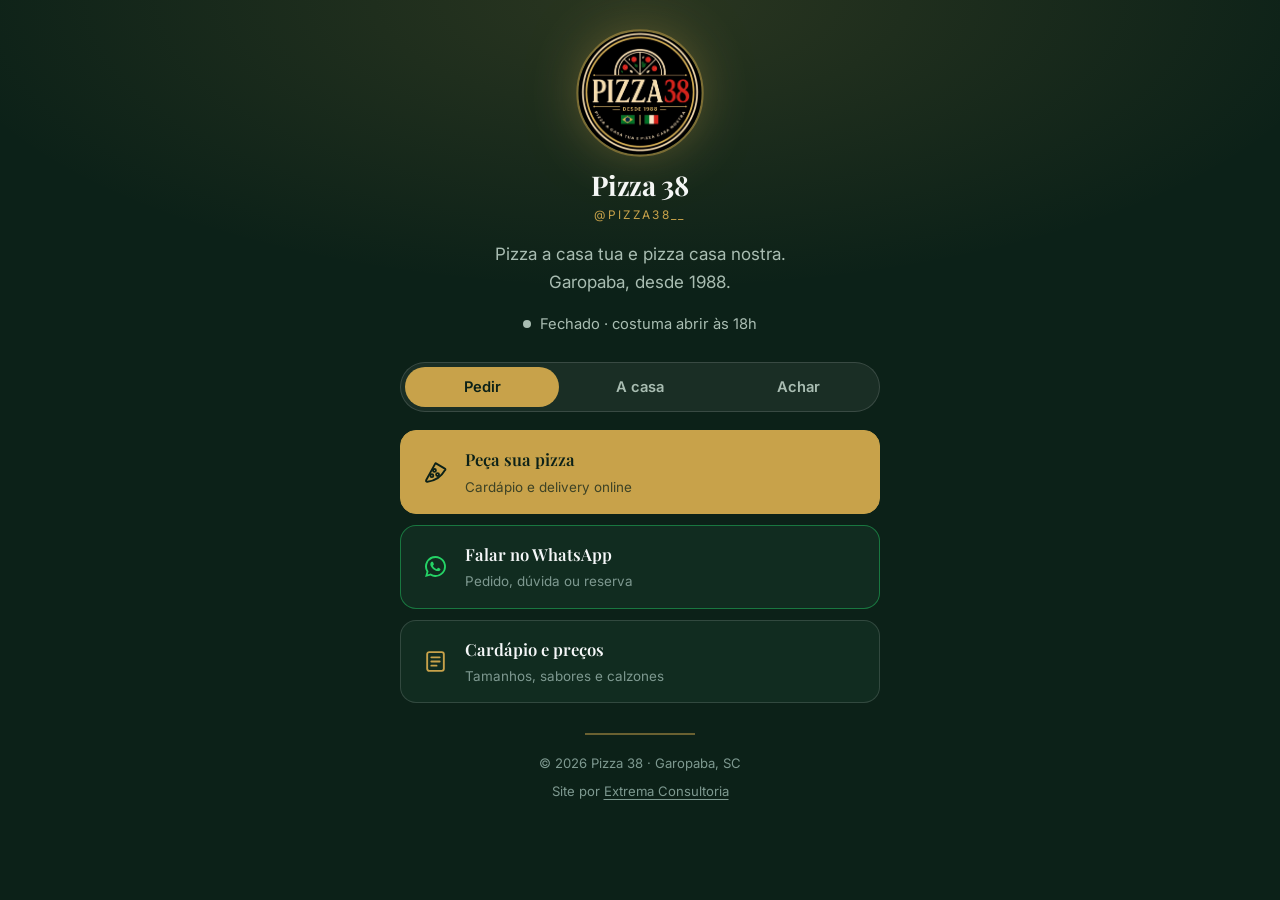
==== links/index.html @ 3679f246 "Site da Pizza 38: cinco páginas e o link da bio Fase 1 da revolução digital da casa — presença digit" ====
<!doctype html>
<html lang="pt-BR">
<head>
<meta charset="utf-8">
<meta name="viewport" content="width=device-width, initial-scale=1">
<title>Pizza 38 — todos os links</title>
<meta name="description" content="Peça sua pizza, fale no WhatsApp, veja o cardápio e encontre a Pizza 38 em Garopaba.">
<!--
  `noindex` de propósito: esta página não compete com o site no Google.
  Ela existe para uma coisa só — ser o link da bio do @pizza38__.
-->
<meta name="robots" content="noindex, follow">
<link rel="canonical" href="https://www.pizza38garopaba.com.br/links/">
<meta property="og:type" content="website">
<meta property="og:site_name" content="Pizza 38">
<meta property="og:locale" content="pt_BR">
<meta property="og:title" content="Pizza 38 — todos os links">
<meta property="og:description" content="Peça sua pizza, fale no WhatsApp, veja o cardápio e encontre a Pizza 38 em Garopaba.">
<meta property="og:url" content="https://www.pizza38garopaba.com.br/links/">
<meta property="og:image" content="https://www.pizza38garopaba.com.br/assets/og-image-1200x630.png">
<meta name="twitter:card" content="summary_large_image">
<meta name="theme-color" content="#0C2118">
<link rel="icon" href="../assets/favicon-32.png" sizes="32x32">
<link rel="apple-touch-icon" href="../assets/favicon-180.png">
<link rel="preconnect" href="https://fonts.googleapis.com">
<link rel="preconnect" href="https://fonts.gstatic.com" crossorigin>
<link rel="stylesheet" href="https://fonts.googleapis.com/css2?family=Playfair+Display:wght@500;600;700&family=Inter:wght@400;500;600;700&display=swap">
<link rel="stylesheet" href="../assets/styles.css">

<style>
  /*
    A folha do site já traz os tokens da casa. Aqui fica só o que é
    exclusivo desta página — coluna única de celular, que não reaparece
    em lugar nenhum do site.
  */
  body.bio {
    min-height: 100svh;
    display: flex; flex-direction: column; align-items: center;
    padding: 34px 20px 40px;
    background:
      radial-gradient(80% 46% at 50% 0%, rgb(200 162 74 / .16), transparent 70%),
      var(--verde);
  }
  .coluna { width: 100%; max-width: 480px; display: flex; flex-direction: column; align-items: center; }

  .bio__marca {
    width: 118px; height: 118px; border-radius: 50%; object-fit: cover;
    transform: scale(1.08);
    border: 2px solid rgb(200 162 74 / .55);
    box-shadow: 0 0 60px -18px rgb(200 162 74 / .8);
  }
  .bio h1 { font-size: 1.7rem; margin-top: 18px; }
  .bio__arroba {
    margin-top: 6px; font-size: .74rem; letter-spacing: .2em; text-transform: uppercase;
    color: var(--ouro); text-decoration: none;
  }
  .bio__frase { text-align: center; margin-top: 14px; max-width: 30ch; color: var(--cinza); }
  .bio .agora { margin-top: 16px; }

  /* abas */
  .abas {
    display: flex; gap: 4px; margin-top: 26px; width: 100%;
    background: rgb(246 248 249 / .06); border: 1px solid var(--linha);
    border-radius: 999px; padding: 4px;
  }
  .abas button {
    flex: 1; appearance: none; border: 0; cursor: pointer;
    background: transparent; color: var(--cinza);
    font: 600 .92rem var(--fonte-corpo); padding: 11px 6px; border-radius: 999px;
    transition: background .2s, color .2s;
  }
  .abas button:hover { color: var(--creme); }
  .abas button[aria-selected="true"] { background: var(--ouro); color: var(--verde); }

  .lista { width: 100%; display: flex; flex-direction: column; gap: 11px; margin-top: 18px; }

  .lk {
    display: flex; align-items: center; gap: 14px; width: 100%;
    background: var(--verde-2); border: 1.5px solid var(--linha);
    border-radius: var(--radius-md); padding: 15px 18px;
    text-decoration: none; color: var(--creme);
    transition: transform .12s ease-out, border-color .2s;
  }
  .lk:hover { border-color: rgb(200 162 74 / .6); }
  .lk:active { transform: scale(.985); }
  .lk .ico { flex: none; width: 32px; height: 32px; display: flex; align-items: center; justify-content: center; color: var(--ouro); }
  .lk .ico svg { width: 25px; height: 25px; }
  .lk b { display: block; font-family: var(--fonte-titulo); font-weight: 600; font-size: 1.04rem; }
  .lk small { display: block; font-size: .84rem; color: var(--cinza-2); margin-top: 2px; }

  .lk--destaque { background: var(--ouro); border-color: var(--ouro); color: var(--verde); }
  .lk--destaque .ico { color: var(--verde); }
  .lk--destaque small { color: rgb(12 33 24 / .74); }
  .lk--destaque:hover { border-color: var(--creme); }

  .lk--zap { border-color: rgb(37 211 102 / .45); }
  .lk--zap .ico { color: var(--whatsapp); }

  /*
    Link sem destino fica apagado e fora da ordem de tabulação, nunca
    clicável. É a regra do molde da Extrema: melhor desligado do que
    quebrado — quem clica num link morto não volta.
  */
  .lk[aria-disabled="true"] { opacity: .42; pointer-events: none; }

  .bio__risco { width: 110px; height: 2px; background: var(--ouro); opacity: .5; margin-top: 30px; }
  .bio__rod {
    margin-top: 18px; text-align: center; font-size: .82rem; color: var(--cinza-2);
    display: flex; flex-direction: column; gap: 6px;
  }
  .bio__rod a { color: var(--cinza-2); }
</style>
</head>

<body class="bio" data-zap="5548992223968" data-abre="18" data-fecha="23" data-dias="0,1,3,4,5,6">
<main class="coluna">

  <img class="bio__marca" src="../assets/logo.jpg" alt="Brasão da Pizza 38" width="118" height="118">
  <h1>Pizza 38</h1>
  <a class="bio__arroba" href="https://www.instagram.com/pizza38__" target="_blank" rel="noopener">@pizza38__</a>
  <p class="bio__frase">Pizza a casa tua e pizza casa nostra. Garopaba, desde 1988.</p>

  <p class="agora" data-agora>
    <span class="agora__ponto"></span>
    <span data-agora-texto>Quarta a segunda, das 18h às 23h</span>
  </p>

  <div class="abas" data-abas role="tablist" aria-label="Seções">
    <button type="button" role="tab" data-aba="pedir"    aria-controls="p-pedir"    aria-selected="true">Pedir</button>
    <button type="button" role="tab" data-aba="a-casa"   aria-controls="p-a-casa"   aria-selected="false" tabindex="-1">A casa</button>
    <button type="button" role="tab" data-aba="achar"    aria-controls="p-achar"    aria-selected="false" tabindex="-1">Achar</button>
  </div>

  <!-- ===================== PEDIR ===================== -->
  <nav class="lista" id="p-pedir" role="tabpanel" aria-label="Pedir">
    <a class="lk lk--destaque" href="https://pizzaria38.dvstore.com.br/menu?utm_source=linktree&amp;utm_medium=bio&amp;utm_campaign=pedir" target="_blank" rel="noopener">
      <span class="ico">
        <svg viewBox="0 0 24 24" fill="none" stroke="currentColor" stroke-width="1.8" stroke-linecap="round" stroke-linejoin="round" aria-hidden="true">
          <path d="M12 3 3 19.5a1 1 0 0 0 1.2 1.4A22 22 0 0 0 21 9.9 1 1 0 0 0 20.6 8L12 3z"/>
          <circle cx="11" cy="10" r="1.4"/><circle cx="14" cy="14" r="1.4"/><circle cx="8.5" cy="15" r="1.4"/>
        </svg>
      </span>
      <span>
        <b>Peça sua pizza</b>
        <small>Cardápio e delivery online</small>
      </span>
    </a>

    <a class="lk lk--zap" data-zap-msg="Olá! Gostaria de fazer um pedido na Pizza 38." href="#">
      <span class="ico">
        <svg viewBox="0 0 24 24" fill="currentColor" aria-hidden="true"><path d="M12 2a10 10 0 0 0-8.6 15.1L2 22l5.1-1.3A10 10 0 1 0 12 2zm0 18.2a8.2 8.2 0 0 1-4.2-1.2l-.3-.2-3 .8.8-2.9-.2-.3A8.2 8.2 0 1 1 12 20.2zm4.5-6.1c-.2-.1-1.5-.7-1.7-.8-.2-.1-.4-.1-.6.1-.2.2-.6.8-.8 1-.1.2-.3.2-.5.1-.7-.3-1.4-.7-2-1.3-.5-.5-1-1.1-1.3-1.7-.1-.2 0-.4.1-.5l.4-.5.3-.4v-.5l-.7-1.8c-.2-.5-.4-.4-.6-.4h-.5c-.2 0-.5.1-.7.3-.6.6-.9 1.3-.9 2.1 0 .9.4 1.8 1 2.6 1.1 1.6 2.6 2.9 4.4 3.6.5.2.9.3 1.3.4.5.1 1 .1 1.5 0 .6-.2 1.1-.6 1.4-1.1.1-.3.2-.7.1-1l-.4-.2z"/></svg>
      </span>
      <span>
        <b>Falar no WhatsApp</b>
        <small>Pedido, dúvida ou reserva</small>
      </span>
    </a>

    <a class="lk" href="../cardapio.html?utm_source=linktree&amp;utm_medium=bio&amp;utm_campaign=pedir">
      <span class="ico">
        <svg viewBox="0 0 24 24" fill="none" stroke="currentColor" stroke-width="1.8" stroke-linecap="round" stroke-linejoin="round" aria-hidden="true">
          <rect x="4" y="3" width="16" height="18" rx="2"/><path d="M8 8h8M8 12h8M8 16h5"/>
        </svg>
      </span>
      <span>
        <b>Cardápio e preços</b>
        <small>Tamanhos, sabores e calzones</small>
      </span>
    </a>
  </nav>

  <!-- ===================== A CASA ===================== -->
  <nav class="lista" id="p-a-casa" role="tabpanel" aria-label="A casa" hidden>
    <a class="lk" href="../?utm_source=linktree&amp;utm_medium=bio&amp;utm_campaign=a-casa">
      <span class="ico">
        <svg viewBox="0 0 24 24" fill="none" stroke="currentColor" stroke-width="1.8" stroke-linecap="round" stroke-linejoin="round" aria-hidden="true">
          <path d="M3 11 12 3l9 8"/><path d="M5 10v10h14V10"/>
        </svg>
      </span>
      <span>
        <b>Site da Pizza 38</b>
        <small>pizza38garopaba.com.br</small>
      </span>
    </a>

    <a class="lk" href="../historia.html?utm_source=linktree&amp;utm_medium=bio&amp;utm_campaign=a-casa">
      <span class="ico">
        <svg viewBox="0 0 24 24" fill="none" stroke="currentColor" stroke-width="1.8" stroke-linecap="round" stroke-linejoin="round" aria-hidden="true">
          <path d="M12 20.5S4 16 4 9.5A4.5 4.5 0 0 1 12 7a4.5 4.5 0 0 1 8 2.5c0 6.5-8 11-8 11z"/>
        </svg>
      </span>
      <span>
        <b>Nossa história</b>
        <small>Trinta e oito anos de forno aceso</small>
      </span>
    </a>

    <a class="lk" href="https://www.instagram.com/pizza38__" target="_blank" rel="noopener">
      <span class="ico">
        <svg viewBox="0 0 24 24" fill="none" stroke="currentColor" stroke-width="1.8" stroke-linecap="round" stroke-linejoin="round" aria-hidden="true">
          <rect x="3" y="3" width="18" height="18" rx="5"/><circle cx="12" cy="12" r="4"/><circle cx="17.4" cy="6.6" r="1.1" fill="currentColor" stroke="none"/>
        </svg>
      </span>
      <span>
        <b>Instagram</b>
        <small>@pizza38__</small>
      </span>
    </a>
  </nav>

  <!-- ===================== ACHAR ===================== -->
  <nav class="lista" id="p-achar" role="tabpanel" aria-label="Achar" hidden>
    <!-- TODO: confirmar com a casa — quando o endereço completo chegar, trocar a
         busca por nome pelo endereço exato (ou pelo link curto do Google Maps). -->
    <a class="lk" href="https://www.google.com/maps/search/?api=1&amp;query=Pizza+38+Garopaba+SC" target="_blank" rel="noopener">
      <span class="ico">
        <svg viewBox="0 0 24 24" fill="none" stroke="currentColor" stroke-width="1.8" stroke-linecap="round" stroke-linejoin="round" aria-hidden="true">
          <path d="M12 22s7-6.2 7-12a7 7 0 1 0-14 0c0 5.8 7 12 7 12z"/><circle cx="12" cy="10" r="2.5"/>
        </svg>
      </span>
      <span>
        <b>Como chegar</b>
        <small>Garopaba — SC</small>
      </span>
    </a>

    <a class="lk" href="tel:+5548992223968">
      <span class="ico">
        <svg viewBox="0 0 24 24" fill="none" stroke="currentColor" stroke-width="1.8" stroke-linecap="round" stroke-linejoin="round" aria-hidden="true">
          <path d="M6.5 3h3l1.5 4.5-2 1.5a12 12 0 0 0 6 6l1.5-2L21 14.5v3a2 2 0 0 1-2.2 2A16.5 16.5 0 0 1 4 5.2 2 2 0 0 1 6.5 3z"/>
        </svg>
      </span>
      <span>
        <b>(48) 99222-3968</b>
        <small>Ligar para a pizzaria</small>
      </span>
    </a>

    <a class="lk" href="../contato.html?utm_source=linktree&amp;utm_medium=bio&amp;utm_campaign=achar">
      <span class="ico">
        <svg viewBox="0 0 24 24" fill="none" stroke="currentColor" stroke-width="1.8" stroke-linecap="round" stroke-linejoin="round" aria-hidden="true">
          <circle cx="12" cy="12" r="9"/><path d="M12 7v5l3.2 1.9"/>
        </svg>
      </span>
      <span>
        <b>Horário e endereço</b>
        <small>Quarta a segunda, das 18h às 23h</small>
      </span>
    </a>
  </nav>

  <div class="bio__risco"></div>

  <div class="bio__rod">
    <span>© <span data-ano>2026</span> Pizza 38 · Garopaba, SC</span>
    <span>Site por <a href="https://extremaconsultoria.com.br" target="_blank" rel="noopener">Extrema Consultoria</a></span>
  </div>

</main>

<script src="../assets/site.js" defer></script>
</body>
</html>
---- assets/styles.css ----
/* ============================================================
   Pizza 38 — Garopaba, desde 1988
   Design system do site. Esta folha é a fonte da verdade visual.

   Norte: "cantina italiana de bairro, com brasão de 1988". O brasão da
   casa é verde escuro com filete dourado e o "38" em vermelho — o site
   inteiro sai daí. Fundo escuro de propósito: é pizzaria de noite, e
   comida em fundo escuro dá mais fome que comida em fundo branco.
   ============================================================ */

:root {
  /* As cores vêm do brasão da casa, não de gosto nosso. */
  --verde: #0C2118;          /* fundo — o verde do disco do brasão */
  --verde-2: #112C20;        /* cartão sobre o fundo */
  --verde-3: #173A2A;        /* hover, bordas vivas */
  --ouro: #C8A24A;           /* filete, kicker, ação */
  --ouro-claro: #E0C071;     /* hover do ouro */
  --vermelho: #D8402E;       /* o "38" — só para acento, nunca texto longo */
  --creme: #F6F8F9;          /* texto principal */
  --cinza: #A9BDB2;          /* texto secundário sobre o verde */
  --cinza-2: #7E9990;        /* legenda, metadado */
  --linha: rgb(246 248 249 / .14);
  --verde-vivo: #7FC79E;     /* "aberto agora" — verde claro, legível no escuro */
  --whatsapp: #25D366;

  --radius-sm: 8px;
  --radius-md: 16px;
  --radius-lg: 26px;
  --maxw: 1160px;
  --gutter: 22px;

  --fonte-titulo: "Playfair Display", Georgia, "Times New Roman", serif;
  --fonte-corpo: Inter, "Segoe UI", system-ui, -apple-system, sans-serif;

  --sombra: 0 18px 50px -24px rgb(0 0 0 / .9);
  --topo-altura: 84px;
}

*, *::before, *::after { box-sizing: border-box; }
* { margin: 0; }

html { scroll-behavior: smooth; scroll-padding-top: var(--topo-altura); }

body {
  background: var(--verde);
  color: var(--creme);
  font-family: var(--fonte-corpo);
  font-size: 17px;
  line-height: 1.65;
  -webkit-font-smoothing: antialiased;
  overflow-x: hidden;
}

/* ------------------------------------------------------------
   Movimento: um bloco só, e ele desliga tudo.
   Quem pediu menos movimento no sistema recebe a página parada —
   inclusive a rolagem suave, que embrulha o estômago de quem tem
   sensibilidade vestibular.
   ------------------------------------------------------------ */
@media (prefers-reduced-motion: reduce) {
  html { scroll-behavior: auto; }
  *, *::before, *::after {
    animation-duration: .01ms !important;
    animation-iteration-count: 1 !important;
    transition-duration: .01ms !important;
    scroll-behavior: auto !important;
  }
  .sobe { opacity: 1 !important; transform: none !important; }
  .marquee__fita { animation: none !important; }
}

h1, h2, h3, h4 {
  font-family: var(--fonte-titulo);
  font-weight: 600;
  line-height: 1.12;
  text-wrap: balance;
  letter-spacing: -.01em;
}
h1 { font-size: clamp(2.4rem, 7vw, 4.6rem); font-weight: 700; }
/* O texto de apoio logo depois do título precisa de ar; no celular, onde a
   manchete quebra em três linhas, sem isto parecia tudo o mesmo parágrafo. */
h1 + .lead, h2 + .lead { margin-top: 18px; }
h2 { font-size: clamp(1.8rem, 4.2vw, 2.9rem); }
h3 { font-size: clamp(1.15rem, 2.2vw, 1.45rem); }
p { max-width: 62ch; }
a { color: var(--ouro); text-underline-offset: 3px; }
a:hover { color: var(--ouro-claro); }
:focus-visible { outline: 2px solid var(--ouro); outline-offset: 3px; border-radius: 3px; }
/*
  `height: auto` não é enfeite. Todo <img> aqui declara width/height no HTML
  (para o navegador reservar o espaço e a página não pular ao carregar), e
  esse atributo vira `height: 1050px` no estilo do agente. Sem zerar isso, o
  `aspect-ratio: 4/3` das fotos é ignorado e a imagem sai com 1050 px de
  altura dentro de uma coluna de 524 — foi exatamente o que aconteceu.
*/
img, svg { max-width: 100%; height: auto; display: block; }

/*
  `[hidden]` tem de vencer qualquer `display` de classe. As abas do link da
  bio usam `.lista { display: flex }`, e o `display:none` do navegador perde
  para uma classe — as três abas apareciam empilhadas ao mesmo tempo.
*/
[hidden] { display: none !important; }
ul { list-style: none; padding: 0; }

.wrap { max-width: var(--maxw); margin: 0 auto; padding: 0 var(--gutter); }
/* Coluna estreita para texto corrido. Não usar em seção que tenha vizinha
   em `.wrap`: a margem muda e as seções ficam desalinhadas na vertical. */
.wrap-estreito { max-width: 760px; margin: 0 auto; padding: 0 var(--gutter); }
.secao { padding: clamp(64px, 10vw, 120px) 0; }
.secao--linha { border-top: 1px solid var(--linha); }

.kicker {
  font-size: .72rem; font-weight: 700; letter-spacing: .22em;
  text-transform: uppercase; color: var(--ouro);
}
.lead { font-size: clamp(1.05rem, 2vw, 1.25rem); color: var(--cinza); }
.suave { color: var(--cinza); }
.mini { font-size: .85rem; color: var(--cinza-2); }

/* pular para o conteúdo — primeiro elemento focável da página */
.pular {
  position: absolute; left: 8px; top: -60px; z-index: 100;
  background: var(--ouro); color: var(--verde); padding: 10px 18px;
  border-radius: 0 0 var(--radius-sm) var(--radius-sm); font-weight: 600;
  text-decoration: none; transition: top .15s ease-out;
}
.pular:focus { top: 0; color: var(--verde); }

/* ------------------------------------------------------------
   Botões
   ------------------------------------------------------------ */
.btn {
  display: inline-flex; align-items: center; justify-content: center; gap: 10px;
  padding: 15px 28px; border-radius: 999px; border: 1.5px solid transparent;
  font: 600 1rem var(--fonte-corpo); text-decoration: none; cursor: pointer;
  transition: transform .15s ease-out, background .2s, border-color .2s, color .2s;
  line-height: 1.2;
}
.btn:active { transform: scale(.975); }
.btn--ouro { background: var(--ouro); color: var(--verde); border-color: var(--ouro); }
.btn--ouro:hover { background: var(--ouro-claro); border-color: var(--ouro-claro); color: var(--verde); }
.btn--contorno { border-color: var(--linha); color: var(--creme); }
.btn--contorno:hover { border-color: var(--ouro); color: var(--creme); }
.btn--zap { background: var(--whatsapp); border-color: var(--whatsapp); color: #06331c; }
.btn--zap:hover { background: #3ae07a; border-color: #3ae07a; color: #06331c; }
.btn svg { width: 20px; height: 20px; flex: none; }

/* ------------------------------------------------------------
   Topo — encolhe e ganha fundo ao sair do herói.
   A classe é trocada por IntersectionObserver numa âncora, não por
   listener de scroll: evento de rolagem dispara dezenas de vezes por
   segundo e trava o dedo no celular.
   ------------------------------------------------------------ */
.topo {
  position: fixed; inset: 0 0 auto; z-index: 50;
  display: flex; align-items: center;
  height: var(--topo-altura);
  transition: height .3s ease-out, background .3s ease-out, border-color .3s;
  border-bottom: 1px solid transparent;
}
.topo.fixo {
  height: 66px;
  background: rgb(12 33 24 / .88);
  backdrop-filter: blur(14px);
  border-bottom-color: var(--linha);
}
.topo__wrap { display: flex; align-items: center; justify-content: space-between; gap: 20px; width: 100%; }
.topo__marca { display: flex; align-items: center; gap: 12px; text-decoration: none; color: var(--creme); }
.topo__marca img {
  width: 52px; height: 52px; border-radius: 50%; object-fit: cover;
  transform: scale(1.08); transition: width .3s, height .3s;
}
.topo.fixo .topo__marca img { width: 40px; height: 40px; }
.topo__nome b { font-family: var(--fonte-titulo); font-size: 1.2rem; font-weight: 700; letter-spacing: .02em; }
.topo__nome span { display: block; font-size: .66rem; letter-spacing: .2em; text-transform: uppercase; color: var(--ouro); }

.menu { display: flex; align-items: center; gap: 6px; }
.menu a {
  padding: 9px 14px; border-radius: 999px; text-decoration: none;
  color: var(--cinza); font-size: .95rem; font-weight: 500;
  transition: color .2s, background .2s;
}
.menu a:hover { color: var(--creme); background: rgb(246 248 249 / .07); }
.menu a[aria-current="page"] { color: var(--ouro); }
.menu .btn { margin-left: 10px; padding: 11px 22px; font-size: .92rem; }

.menu-btn {
  display: none; width: 46px; height: 46px; border: 1.5px solid var(--linha);
  background: none; border-radius: 12px; cursor: pointer; padding: 0;
  align-items: center; justify-content: center;
}
.menu-btn span { display: block; width: 20px; height: 1.5px; background: var(--creme); position: relative; transition: background .2s; }
.menu-btn span::before, .menu-btn span::after {
  content: ""; position: absolute; left: 0; width: 20px; height: 1.5px; background: var(--creme);
  transition: transform .25s ease-out;
}
.menu-btn span::before { top: -6px; }
.menu-btn span::after { top: 6px; }
.menu-btn[aria-expanded="true"] span { background: transparent; }
.menu-btn[aria-expanded="true"] span::before { transform: translateY(6px) rotate(45deg); }
.menu-btn[aria-expanded="true"] span::after { transform: translateY(-6px) rotate(-45deg); }

@media (max-width: 900px) {
  .menu-btn { display: flex; }
  .menu {
    position: fixed; inset: var(--topo-altura) 0 auto; flex-direction: column;
    align-items: stretch; gap: 2px; padding: 18px var(--gutter) 26px;
    background: rgb(12 33 24 / .97); backdrop-filter: blur(16px);
    border-bottom: 1px solid var(--linha);
    transform: translateY(-12px); opacity: 0; pointer-events: none;
    transition: opacity .22s ease-out, transform .22s ease-out;
  }
  .menu.aberto { transform: none; opacity: 1; pointer-events: auto; }
  .menu a { padding: 14px 12px; font-size: 1.05rem; }
  .menu .btn { margin: 10px 0 0; justify-content: center; }
  .topo.fixo .menu { top: 66px; }
}

/* ------------------------------------------------------------
   Herói
   ------------------------------------------------------------ */
.heroi {
  position: relative; min-height: 100svh; display: flex; align-items: flex-end;
  padding: calc(var(--topo-altura) + 40px) 0 clamp(48px, 8vw, 96px);
  overflow: hidden;
}
/*
  `.heroi .heroi__fundo` e não `.heroi__fundo`: o selo de foto provisória traz
  `position: relative` e, por vir depois na folha com a mesma especificidade,
  ganhava — o fundo do herói saía do absoluto e virava um bloco no meio da
  página. Empatou, quem decide é a ordem do CSS; então aqui a regra é mais
  específica de propósito.
*/
.heroi .heroi__fundo { position: absolute; inset: -8% 0; z-index: 0; will-change: transform; }
.heroi__fundo img { width: 100%; height: 100%; object-fit: cover; }
/*
  O véu.

  A primeira versão era verde (`rgb(12 33 24 / .82)`) e servia bem enquanto o
  herói era um desenho verde. Com a foto real do forno ela virou um problema:
  verde por cima de brasa laranja dá musgo, e o fogo — que é o argumento de
  venda da casa — apagava. Agora o véu é PRETO onde precisa de contraste e só
  vira verde no último palmo, onde a foto encontra o fundo da página.
*/
.heroi::after {
  content: ""; position: absolute; inset: 0; z-index: 1; pointer-events: none;
  background:
    linear-gradient(to top, var(--verde) 0%, rgb(12 33 24 / .6) 16%, transparent 48%),
    linear-gradient(to right, rgb(0 0 0 / .84) 0%, rgb(0 0 0 / .55) 36%, rgb(0 0 0 / .08) 70%, transparent 100%),
    linear-gradient(rgb(0 0 0 / .22), rgb(0 0 0 / .22));
}
/* `.wrap` é item de flex aqui: sem `width: 100%` ele encolhe até o conteúdo
   e o `margin: 0 auto` joga a manchete para o meio da tela. */
.heroi__conteudo { position: relative; z-index: 2; width: 100%; }
.heroi h1 { max-width: 14ch; }
.heroi h1 em { font-style: normal; color: var(--ouro); display: block; }
.heroi .lead { margin-top: 20px; max-width: 46ch; color: #D6E2DB; }
.heroi__acoes { display: flex; flex-wrap: wrap; gap: 12px; margin-top: 34px; }
.heroi__desce {
  position: absolute; left: 50%; bottom: 22px; z-index: 2; transform: translateX(-50%);
  color: var(--cinza-2); font-size: .72rem; letter-spacing: .2em; text-transform: uppercase;
  display: flex; flex-direction: column; align-items: center; gap: 8px; text-decoration: none;
}
.heroi__desce::after {
  content: ""; width: 1px; height: 34px;
  background: linear-gradient(var(--ouro), transparent);
  animation: desce 2.4s ease-in-out infinite;
}
@keyframes desce { 0%, 100% { opacity: .3; transform: scaleY(.6); transform-origin: top; } 50% { opacity: 1; transform: scaleY(1); } }
/* No celular o herói é estreito e a pista de rolagem cruzava o botão
   "Ver o cardápio". Quem está no celular já sabe rolar. */
@media (max-width: 720px) { .heroi__desce { display: none; } }

/* estado aberto/fechado, calculado no cliente */
.agora { display: inline-flex; align-items: center; gap: 9px; font-size: .92rem; color: var(--cinza); }
.agora__ponto { width: 8px; height: 8px; border-radius: 50%; background: currentColor; flex: none; }
.agora--aberto { color: var(--verde-vivo); }
.agora--aberto .agora__ponto { animation: pulso 2.4s ease-out infinite; }
@keyframes pulso {
  0%, 100% { box-shadow: 0 0 0 0 currentColor; opacity: 1; }
  70% { box-shadow: 0 0 0 8px transparent; opacity: .8; }
}

/* ------------------------------------------------------------
   Revelação na rolagem — uma vez só, escalonada.
   O atraso vai inline (style="--atraso: 90ms"), porque quem sabe a
   ordem é a página, não a folha de estilo.
   ------------------------------------------------------------ */
.sobe { opacity: 0; transform: translateY(22px); }
.sobe.visivel {
  animation: sobe .7s cubic-bezier(.22, 1, .36, 1) both;
  animation-delay: var(--atraso, 0ms);
}
@keyframes sobe { from { opacity: 0; transform: translateY(22px); } to { opacity: 1; transform: none; } }

/* A brasa do forno: respiração lenta atrás do brasão. Decorativa. */
.brasa {
  position: absolute; left: 50%; top: 0; translate: -50% 0;
  width: 340px; height: 340px; border-radius: 50%; pointer-events: none;
  background: radial-gradient(circle, rgb(200 162 74 / .34), transparent 68%);
  filter: blur(42px);
  animation: brasa 9s ease-in-out infinite;
}
@keyframes brasa {
  0%, 100% { opacity: .5; transform: scale(1); }
  50% { opacity: .9; transform: scale(1.08); }
}

/* ------------------------------------------------------------
   Faixa de selos — marquee lento e contínuo
   ------------------------------------------------------------ */
.marquee {
  overflow: hidden; border-block: 1px solid var(--linha);
  padding: 18px 0; background: rgb(246 248 249 / .03);
  -webkit-mask-image: linear-gradient(90deg, transparent, #000 12%, #000 88%, transparent);
          mask-image: linear-gradient(90deg, transparent, #000 12%, #000 88%, transparent);
}
.marquee__fita {
  display: flex; width: max-content; gap: 0;
  animation: correr 38s linear infinite;
}
.marquee:hover .marquee__fita { animation-play-state: paused; }
.marquee__fita li {
  display: flex; align-items: center; gap: 34px; padding-right: 34px;
  font-family: var(--fonte-titulo); font-size: 1.05rem; color: var(--ouro);
  letter-spacing: .06em; white-space: nowrap;
}
.marquee__fita li::after { content: "✦"; font-size: .7rem; opacity: .6; }
@keyframes correr { from { transform: translateX(0); } to { transform: translateX(-50%); } }

/* ------------------------------------------------------------
   Cartões e grades
   ------------------------------------------------------------ */
.grade { display: grid; gap: 22px; }
.grade--3 { grid-template-columns: repeat(auto-fit, minmax(260px, 1fr)); }
.grade--2 { grid-template-columns: repeat(auto-fit, minmax(320px, 1fr)); }

.cartao {
  background: var(--verde-2); border: 1px solid var(--linha);
  border-radius: var(--radius-md); padding: 26px;
  transition: border-color .25s, transform .25s ease-out;
}
.cartao:hover { border-color: rgb(200 162 74 / .45); transform: translateY(-3px); }
.cartao h3 { color: var(--creme); }
.cartao p { color: var(--cinza); margin-top: 8px; font-size: .97rem; }
.cartao__num {
  font-family: var(--fonte-titulo); font-size: 2.6rem; color: var(--ouro);
  line-height: 1; display: block; margin-bottom: 12px;
}

/* dois blocos lado a lado: texto + imagem */
.duo { display: grid; gap: clamp(28px, 5vw, 64px); align-items: center; grid-template-columns: 1fr; }
@media (min-width: 900px) { .duo { grid-template-columns: 1fr 1fr; } .duo--invertido > :first-child { order: 2; } }
.duo__foto { border-radius: var(--radius-lg); overflow: hidden; border: 1px solid var(--linha); }
.duo__foto img { width: 100%; aspect-ratio: 4 / 3; object-fit: cover; }

/* ------------------------------------------------------------
   Linha do tempo da história
   ------------------------------------------------------------ */
.tempo { position: relative; padding-left: 34px; }
.tempo::before {
  content: ""; position: absolute; left: 7px; top: 8px; bottom: 8px; width: 1px;
  background: linear-gradient(var(--ouro), rgb(200 162 74 / .15));
}
.tempo li { position: relative; padding-bottom: 38px; }
.tempo li:last-child { padding-bottom: 0; }
.tempo li::before {
  content: ""; position: absolute; left: -34px; top: 9px;
  width: 15px; height: 15px; border-radius: 50%;
  background: var(--verde); border: 2px solid var(--ouro);
}
.tempo b {
  font-family: var(--fonte-titulo); font-size: 1.5rem; color: var(--ouro);
  display: block; line-height: 1.1;
}
.tempo p { color: var(--cinza); margin-top: 6px; }

/* ------------------------------------------------------------
   Vitrine horizontal (sabores, tamanhos)
   ------------------------------------------------------------ */
.sem-barra { scrollbar-width: none; -ms-overflow-style: none; }
.sem-barra::-webkit-scrollbar { display: none; }

.vitrine {
  display: flex; gap: 18px; overflow-x: auto; scroll-snap-type: x mandatory;
  padding: 4px var(--gutter) 8px;
  margin-inline: calc(var(--gutter) * -1);
}
.vitrine > * { scroll-snap-align: start; flex: none; width: min(300px, 78vw); }

.prato {
  background: var(--verde-2); border: 1px solid var(--linha);
  border-radius: var(--radius-md); overflow: hidden; text-decoration: none;
  color: var(--creme); display: flex; flex-direction: column;
  transition: border-color .25s, transform .25s ease-out;
}
.prato:hover { border-color: rgb(200 162 74 / .5); transform: translateY(-4px); color: var(--creme); }
.prato img { aspect-ratio: 4 / 3; object-fit: cover; width: 100%; }
.prato__corpo { padding: 18px 20px 22px; }
.prato__corpo h3 { font-size: 1.12rem; }
.prato__corpo p { font-size: .9rem; color: var(--cinza); margin-top: 6px; }
.prato__preco {
  margin-top: 14px; font-family: var(--fonte-titulo); font-size: 1.25rem;
  color: var(--ouro); font-variant-numeric: tabular-nums; display: block;
}
.prato__preco small { display: block; font-family: var(--fonte-corpo); font-size: .66rem; letter-spacing: .14em; text-transform: uppercase; color: var(--cinza-2); }

/* lista de sabores em duas colunas */
.sabores { display: grid; gap: 2px 40px; grid-template-columns: 1fr; }
@media (min-width: 760px) { .sabores { grid-template-columns: 1fr 1fr; } }
.sabores li { padding: 13px 0; border-bottom: 1px dashed var(--linha); }
.sabores b { font-weight: 600; }
.sabores span { display: block; font-size: .88rem; color: var(--cinza-2); }

/* ------------------------------------------------------------
   Barra fixa de ação, revelada depois do herói
   ------------------------------------------------------------ */
.barra-fixa {
  position: fixed; inset: auto 0 0; z-index: 45;
  padding: 0 var(--gutter) max(14px, env(safe-area-inset-bottom));
  transform: translateY(120%); opacity: 0; pointer-events: none;
  transition: transform .35s ease-out, opacity .35s;
}
.barra-fixa.visivel { transform: none; opacity: 1; pointer-events: auto; }
.barra-fixa .btn { width: 100%; max-width: 460px; margin: 0 auto; box-shadow: var(--sombra); }
@media (min-width: 900px) { .barra-fixa { display: none; } }

/* ------------------------------------------------------------
   Rodapé
   ------------------------------------------------------------ */
.rodape { border-top: 1px solid var(--linha); padding: clamp(48px, 7vw, 80px) 0 34px; }
.rodape__grade { display: grid; gap: 34px; grid-template-columns: repeat(auto-fit, minmax(220px, 1fr)); }
.rodape h4 { font-size: .74rem; letter-spacing: .2em; text-transform: uppercase; color: var(--ouro); font-family: var(--fonte-corpo); font-weight: 700; }
.rodape ul { margin-top: 14px; display: flex; flex-direction: column; gap: 9px; }
.rodape a { color: var(--cinza); text-decoration: none; }
.rodape a:hover { color: var(--creme); }
.rodape__fim {
  margin-top: 44px; padding-top: 22px; border-top: 1px solid var(--linha);
  display: flex; flex-wrap: wrap; gap: 10px 22px; justify-content: space-between;
  font-size: .84rem; color: var(--cinza-2);
}
.rodape__fim a { color: var(--cinza-2); }

/* ------------------------------------------------------------
   Foto provisória.

   Hoje NÃO tem nenhuma: em 14/09/2026 a casa mandou as fotos do
   forno dela e todos os placeholders saíram. A regra fica na folha
   porque a próxima página que nascer sem foto precisa dela — o selo
   é visível de propósito, para ninguém publicar sem perceber.
   ------------------------------------------------------------ */
.provisoria { position: relative; }
.provisoria::after {
  content: "foto provisória";
  position: absolute; right: 10px; bottom: 10px;
  background: rgb(12 33 24 / .82); color: var(--ouro);
  font-size: .64rem; letter-spacing: .14em; text-transform: uppercase;
  padding: 5px 10px; border-radius: 999px; border: 1px solid rgb(200 162 74 / .4);
}

/* ------------------------------------------------------------
   Páginas internas — história, cardápio, contato.

   Não têm herói, então não têm âncora `#fim-do-heroi`: o topo já
   nasce com a classe `fixo` no HTML e o `site.js` não mexe nele.
   Como o topo é `position: fixed`, o conteúdo precisa começar
   abaixo dele por conta própria.
   ------------------------------------------------------------ */
.pagina { padding-top: 66px; }

.capa { padding: clamp(56px, 8vw, 104px) 0 clamp(12px, 2vw, 24px); }
.capa h1 { max-width: 16ch; }
.capa .lead { margin-top: 20px; max-width: 52ch; }

/* A foto do cartão da vitrine — era um span com `display:block` inline. */
.prato__foto { display: block; }

/* Foto real é escura e quente; o cartão ganha um fio de calor no hover. */
.prato:hover img { filter: brightness(1.06); }
.prato img { transition: filter .25s; }
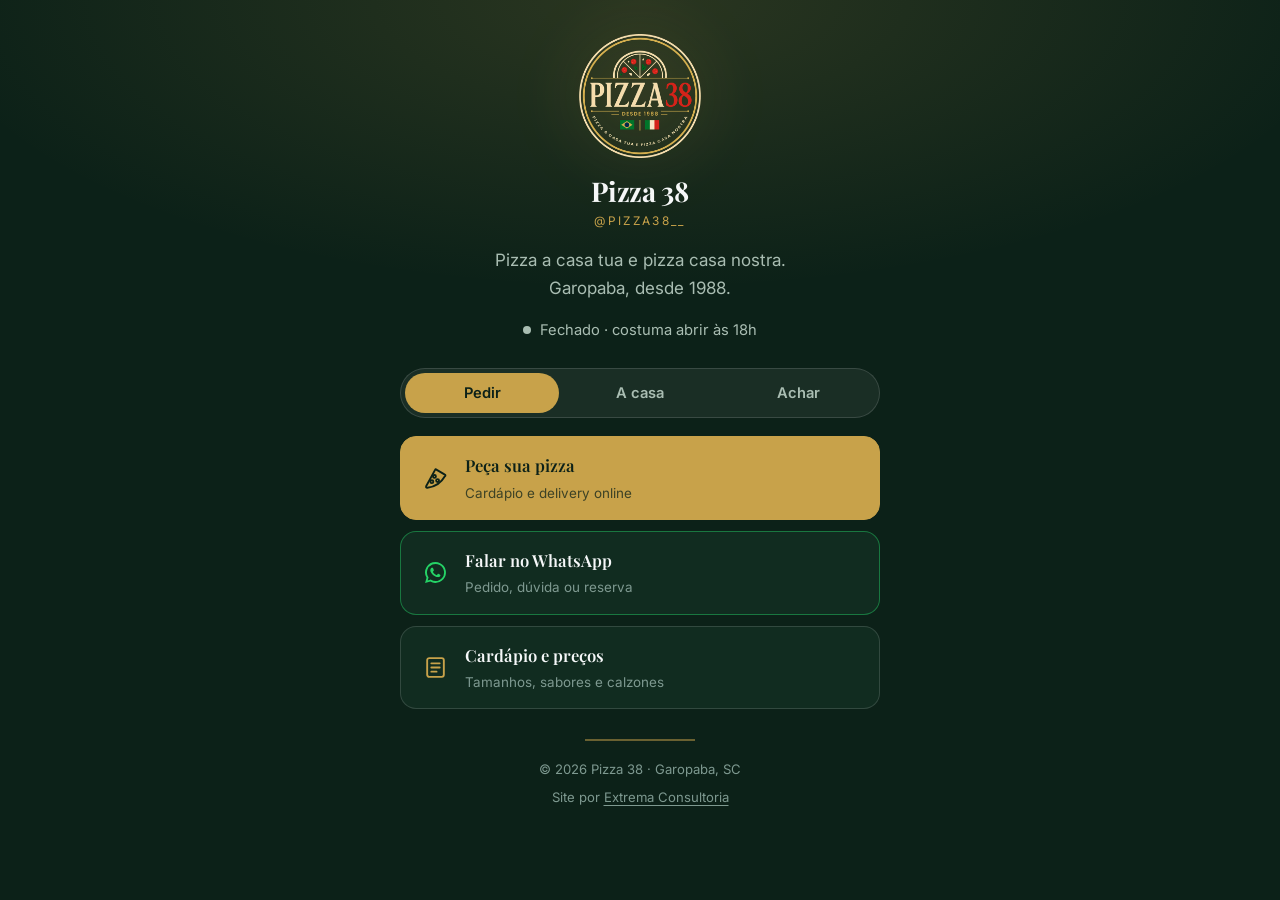
==== commit dbd878a5: "Brasão oficial da casa e o retrato do dono na história A pizzaria mandou o kit da marca. Entra a ver" ====
--- a/links/index.html
+++ b/links/index.html
@@ -17,7 +17,7 @@
 <meta property="og:title" content="Pizza 38 — todos os links">
 <meta property="og:description" content="Peça sua pizza, fale no WhatsApp, veja o cardápio e encontre a Pizza 38 em Garopaba.">
 <meta property="og:url" content="https://www.pizza38garopaba.com.br/links/">
-<meta property="og:image" content="https://www.pizza38garopaba.com.br/assets/og-image-1200x630.png">
+<meta property="og:image" content="https://www.pizza38garopaba.com.br/assets/og-image-1200x630.jpg">
 <meta name="twitter:card" content="summary_large_image">
 <meta name="theme-color" content="#0C2118">
 <link rel="icon" href="../assets/favicon-32.png" sizes="32x32">
@@ -43,11 +43,12 @@
   }
   .coluna { width: 100%; max-width: 480px; display: flex; flex-direction: column; align-items: center; }
 
+  /* Sem borda: o brasão já traz o próprio filete dourado, e um segundo anel
+     por fora vira dois aros concêntricos. O brilho vai de `drop-shadow`, que
+     segue o recorte da arte, e não de `box-shadow`, que faria um quadrado. */
   .bio__marca {
-    width: 118px; height: 118px; border-radius: 50%; object-fit: cover;
-    transform: scale(1.08);
-    border: 2px solid rgb(200 162 74 / .55);
-    box-shadow: 0 0 60px -18px rgb(200 162 74 / .8);
+    width: 124px; height: 124px;
+    filter: drop-shadow(0 0 34px rgb(200 162 74 / .45));
   }
   .bio h1 { font-size: 1.7rem; margin-top: 18px; }
   .bio__arroba {
@@ -115,7 +116,7 @@
 <body class="bio" data-zap="5548992223968" data-abre="18" data-fecha="23" data-dias="0,1,3,4,5,6">
 <main class="coluna">
 
-  <img class="bio__marca" src="../assets/logo.jpg" alt="Brasão da Pizza 38" width="118" height="118">
+  <img class="bio__marca" src="../assets/logo.png" alt="Brasão da Pizza 38" width="124" height="124">
   <h1>Pizza 38</h1>
   <a class="bio__arroba" href="https://www.instagram.com/pizza38__" target="_blank" rel="noopener">@pizza38__</a>
   <p class="bio__frase">Pizza a casa tua e pizza casa nostra. Garopaba, desde 1988.</p>
--- a/assets/styles.css
+++ b/assets/styles.css
@@ -167,9 +167,14 @@
 }
 .topo__wrap { display: flex; align-items: center; justify-content: space-between; gap: 20px; width: 100%; }
 .topo__marca { display: flex; align-items: center; gap: 12px; text-decoration: none; color: var(--creme); }
+/*
+  O brasão é PNG com fundo transparente, feito pela casa para fundo escuro —
+  ele já vem redondo. Por isso não tem máscara nem `scale(1.08)` aqui: aquilo
+  existia para esconder a moldura quadrada do JPG antigo e, sobre o arquivo
+  oficial, só cortaria o filete dourado da borda.
+*/
 .topo__marca img {
-  width: 52px; height: 52px; border-radius: 50%; object-fit: cover;
-  transform: scale(1.08); transition: width .3s, height .3s;
+  width: 52px; height: 52px; transition: width .3s, height .3s;
 }
 .topo.fixo .topo__marca img { width: 40px; height: 40px; }
 .topo__nome b { font-family: var(--fonte-titulo); font-size: 1.2rem; font-weight: 700; letter-spacing: .02em; }
@@ -355,6 +360,17 @@
 .duo__foto { border-radius: var(--radius-lg); overflow: hidden; border: 1px solid var(--linha); }
 .duo__foto img { width: 100%; aspect-ratio: 4 / 3; object-fit: cover; }
 
+/* Retrato em pé. A foto do dono é preto e branco de propósito: a casa inteira
+   é fogo laranja, e uma pessoa em cor no meio disso vira mais uma foto de
+   comida. Em P&B ela é a única presença humana da página e para o olho. */
+.retrato { margin: 0; border-radius: var(--radius-lg); overflow: hidden; border: 1px solid var(--linha); position: relative; }
+.retrato img { width: 100%; aspect-ratio: 4 / 5; object-fit: cover; object-position: 50% 12%; }
+.retrato figcaption {
+  position: absolute; inset: auto 0 0; padding: 44px 22px 18px;
+  font-size: .86rem; color: var(--cinza);
+  background: linear-gradient(to top, rgb(7 17 12 / .92), transparent);
+}
+
 /* ------------------------------------------------------------
    Linha do tempo da história
    ------------------------------------------------------------ */
